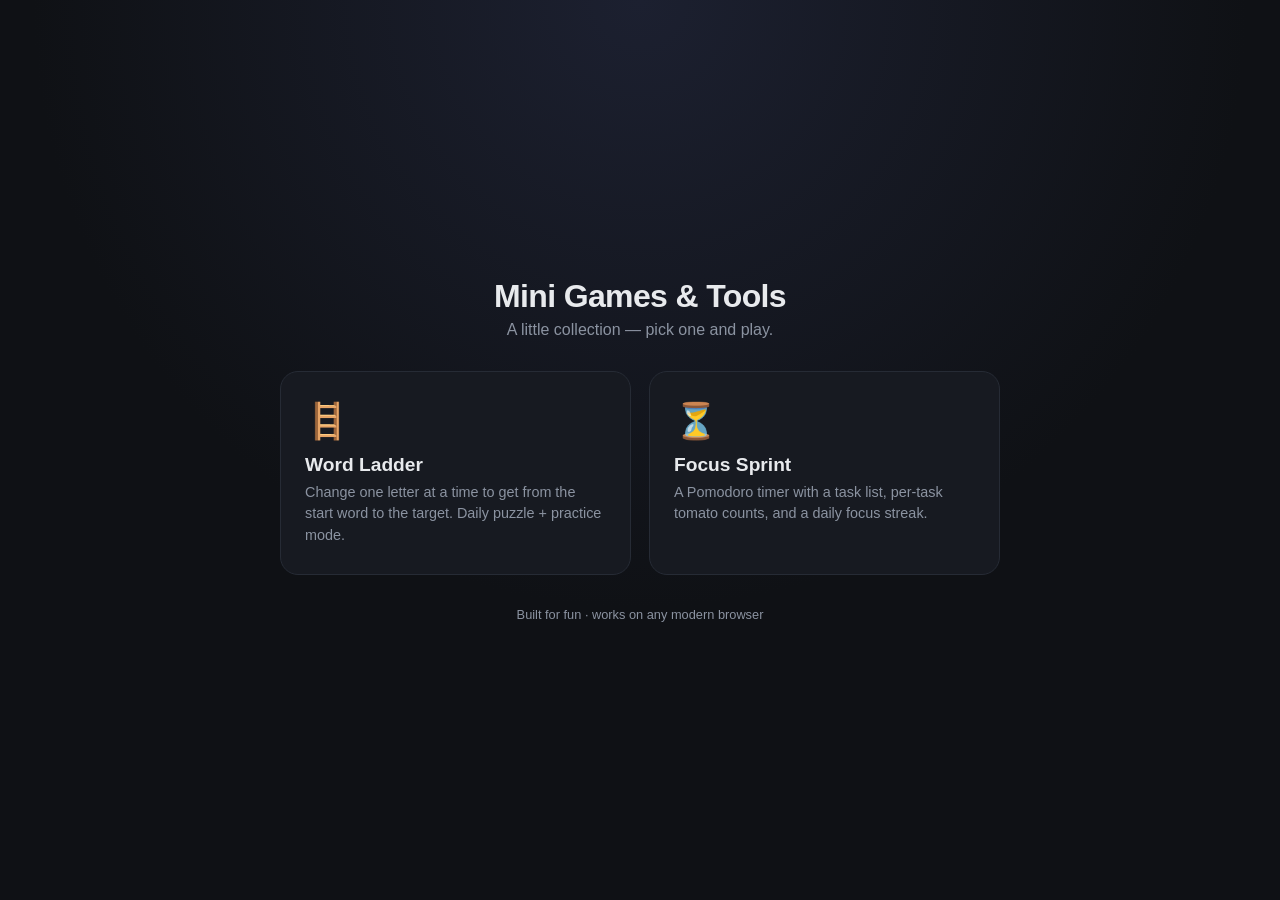
==== index.html @ 9a6d67ca "Add Word Ladder and Focus Sprint static site Co-Authored-By: Claude Opus 4.8 <noreply@anthropic.com>" ====
<!doctype html>
<html lang="en">
<head>
<meta charset="UTF-8" />
<meta name="viewport" content="width=device-width, initial-scale=1.0" />
<title>Mini Games & Tools</title>
<style>
  :root {
    --bg: #0f1115; --card: #171a21; --border: #262b35;
    --text: #e8eaed; --muted: #8b93a1; --accent: #6effa0; --accent2: #5ec9ff;
  }
  * { box-sizing: border-box; }
  body {
    margin: 0; min-height: 100vh;
    background: radial-gradient(circle at 50% 0%, #1c2030 0%, var(--bg) 55%);
    color: var(--text);
    font-family: -apple-system, BlinkMacSystemFont, "Segoe UI", sans-serif;
    display: flex; align-items: center; justify-content: center; padding: 24px;
  }
  .wrap { width: 100%; max-width: 720px; text-align: center; }
  h1 { font-size: 2rem; margin: 0 0 6px; letter-spacing: -0.02em; }
  .sub { color: var(--muted); margin-bottom: 32px; }
  .grid { display: grid; grid-template-columns: 1fr 1fr; gap: 18px; }
  @media (max-width: 560px) { .grid { grid-template-columns: 1fr; } }
  a.card {
    display: block; text-decoration: none; color: inherit;
    background: var(--card); border: 1px solid var(--border);
    border-radius: 18px; padding: 28px 24px; text-align: left;
    transition: border-color 0.15s ease, transform 0.1s ease;
  }
  a.card:hover { border-color: var(--accent); transform: translateY(-2px); }
  .emoji { font-size: 2.2rem; margin-bottom: 12px; }
  .card h2 { margin: 0 0 6px; font-size: 1.2rem; }
  .card p { margin: 0; color: var(--muted); font-size: 0.9rem; line-height: 1.5; }
  footer { margin-top: 32px; color: var(--muted); font-size: 0.8rem; }
</style>
</head>
<body>
  <div class="wrap">
    <h1>Mini Games &amp; Tools</h1>
    <div class="sub">A little collection — pick one and play.</div>
    <div class="grid">
      <a class="card" href="word-ladder/">
        <div class="emoji">🪜</div>
        <h2>Word Ladder</h2>
        <p>Change one letter at a time to get from the start word to the target. Daily puzzle + practice mode.</p>
      </a>
      <a class="card" href="focus-sprint/">
        <div class="emoji">⏳</div>
        <h2>Focus Sprint</h2>
        <p>A Pomodoro timer with a task list, per-task tomato counts, and a daily focus streak.</p>
      </a>
    </div>
    <footer>Built for fun · works on any modern browser</footer>
  </div>
</body>
</html>
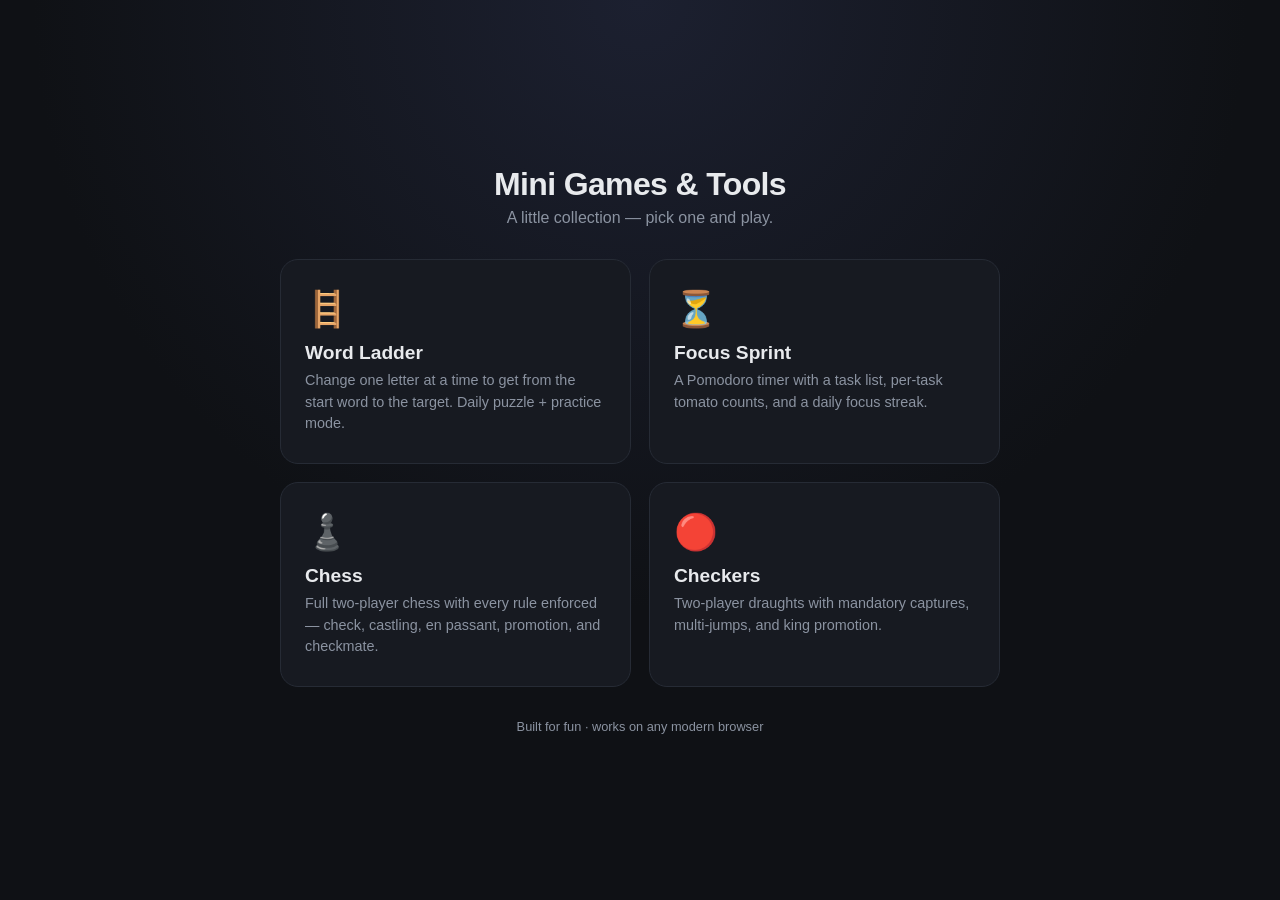
==== commit dbfbcaae: "Add Chess and Checkers games to the collection Chess: full legal-move engine (verified via perft to " ====
--- a/index.html
+++ b/index.html
@@ -50,6 +50,16 @@
         <h2>Focus Sprint</h2>
         <p>A Pomodoro timer with a task list, per-task tomato counts, and a daily focus streak.</p>
       </a>
+      <a class="card" href="chess/">
+        <div class="emoji">♟️</div>
+        <h2>Chess</h2>
+        <p>Full two-player chess with every rule enforced — check, castling, en passant, promotion, and checkmate.</p>
+      </a>
+      <a class="card" href="checkers/">
+        <div class="emoji">🔴</div>
+        <h2>Checkers</h2>
+        <p>Two-player draughts with mandatory captures, multi-jumps, and king promotion.</p>
+      </a>
     </div>
     <footer>Built for fun · works on any modern browser</footer>
   </div>
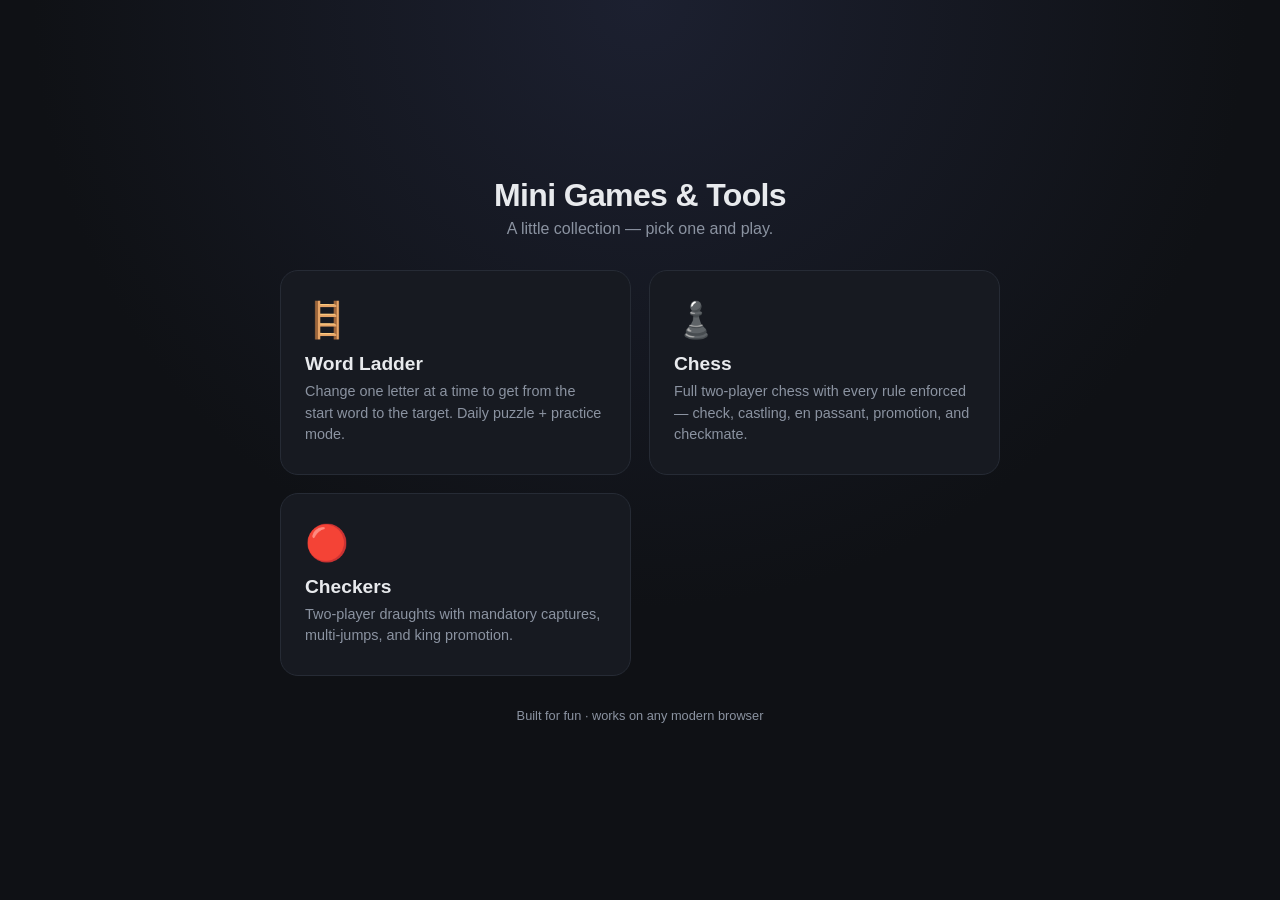
==== commit 856adb66: "Remove Focus Sprint; upgrade Word Ladder Word Ladder now has: undo (rolls back hints too), Wordle-st" ====
--- a/index.html
+++ b/index.html
@@ -45,11 +45,6 @@
         <h2>Word Ladder</h2>
         <p>Change one letter at a time to get from the start word to the target. Daily puzzle + practice mode.</p>
       </a>
-      <a class="card" href="focus-sprint/">
-        <div class="emoji">⏳</div>
-        <h2>Focus Sprint</h2>
-        <p>A Pomodoro timer with a task list, per-task tomato counts, and a daily focus streak.</p>
-      </a>
       <a class="card" href="chess/">
         <div class="emoji">♟️</div>
         <h2>Chess</h2>
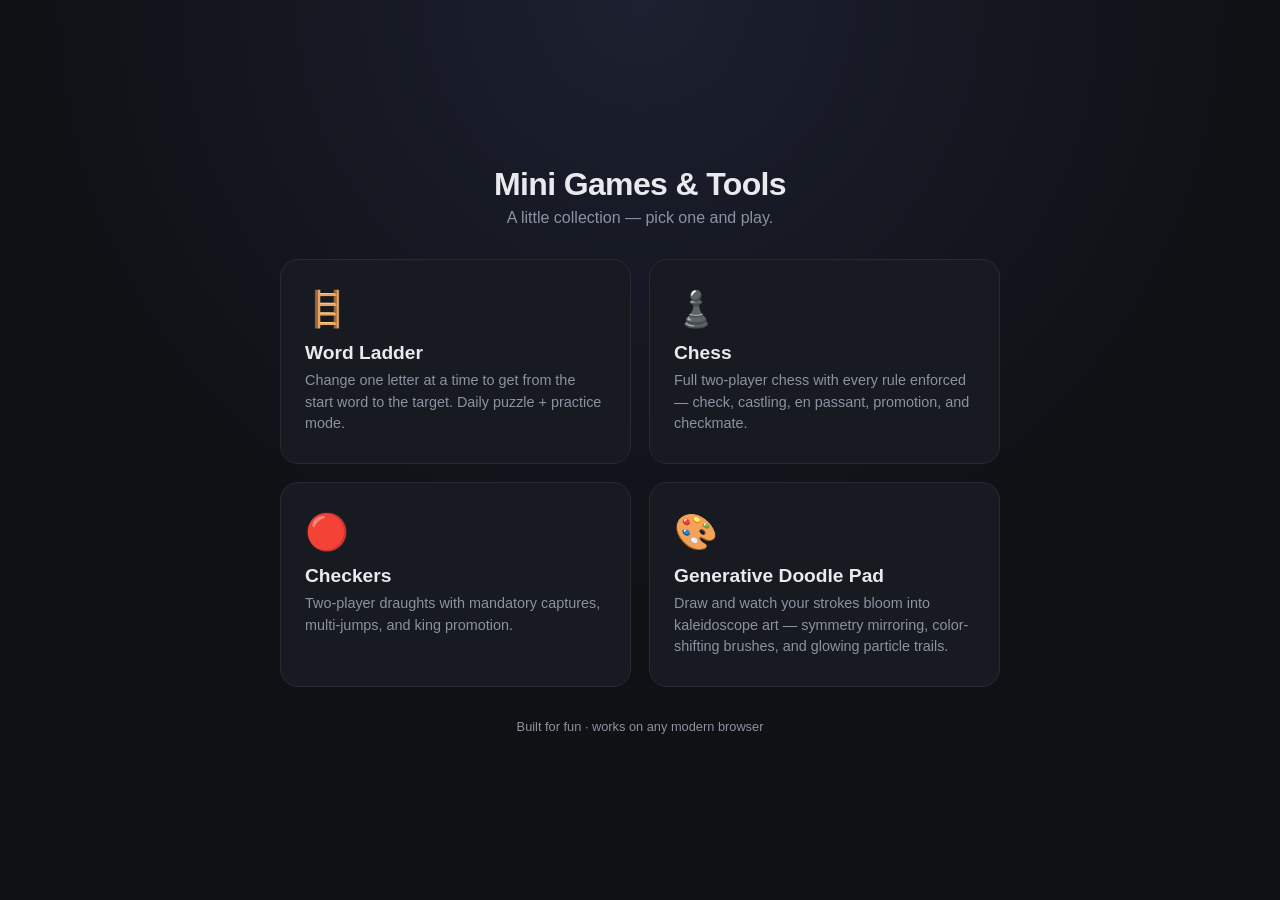
==== commit 597d2c20: "Add Generative Doodle Pad — kaleidoscope drawing toy Pure canvas creative toy: strokes are mirrored " ====
--- a/index.html
+++ b/index.html
@@ -55,6 +55,11 @@
         <h2>Checkers</h2>
         <p>Two-player draughts with mandatory captures, multi-jumps, and king promotion.</p>
       </a>
+      <a class="card" href="doodle/">
+        <div class="emoji">🎨</div>
+        <h2>Generative Doodle Pad</h2>
+        <p>Draw and watch your strokes bloom into kaleidoscope art — symmetry mirroring, color-shifting brushes, and glowing particle trails.</p>
+      </a>
     </div>
     <footer>Built for fun · works on any modern browser</footer>
   </div>
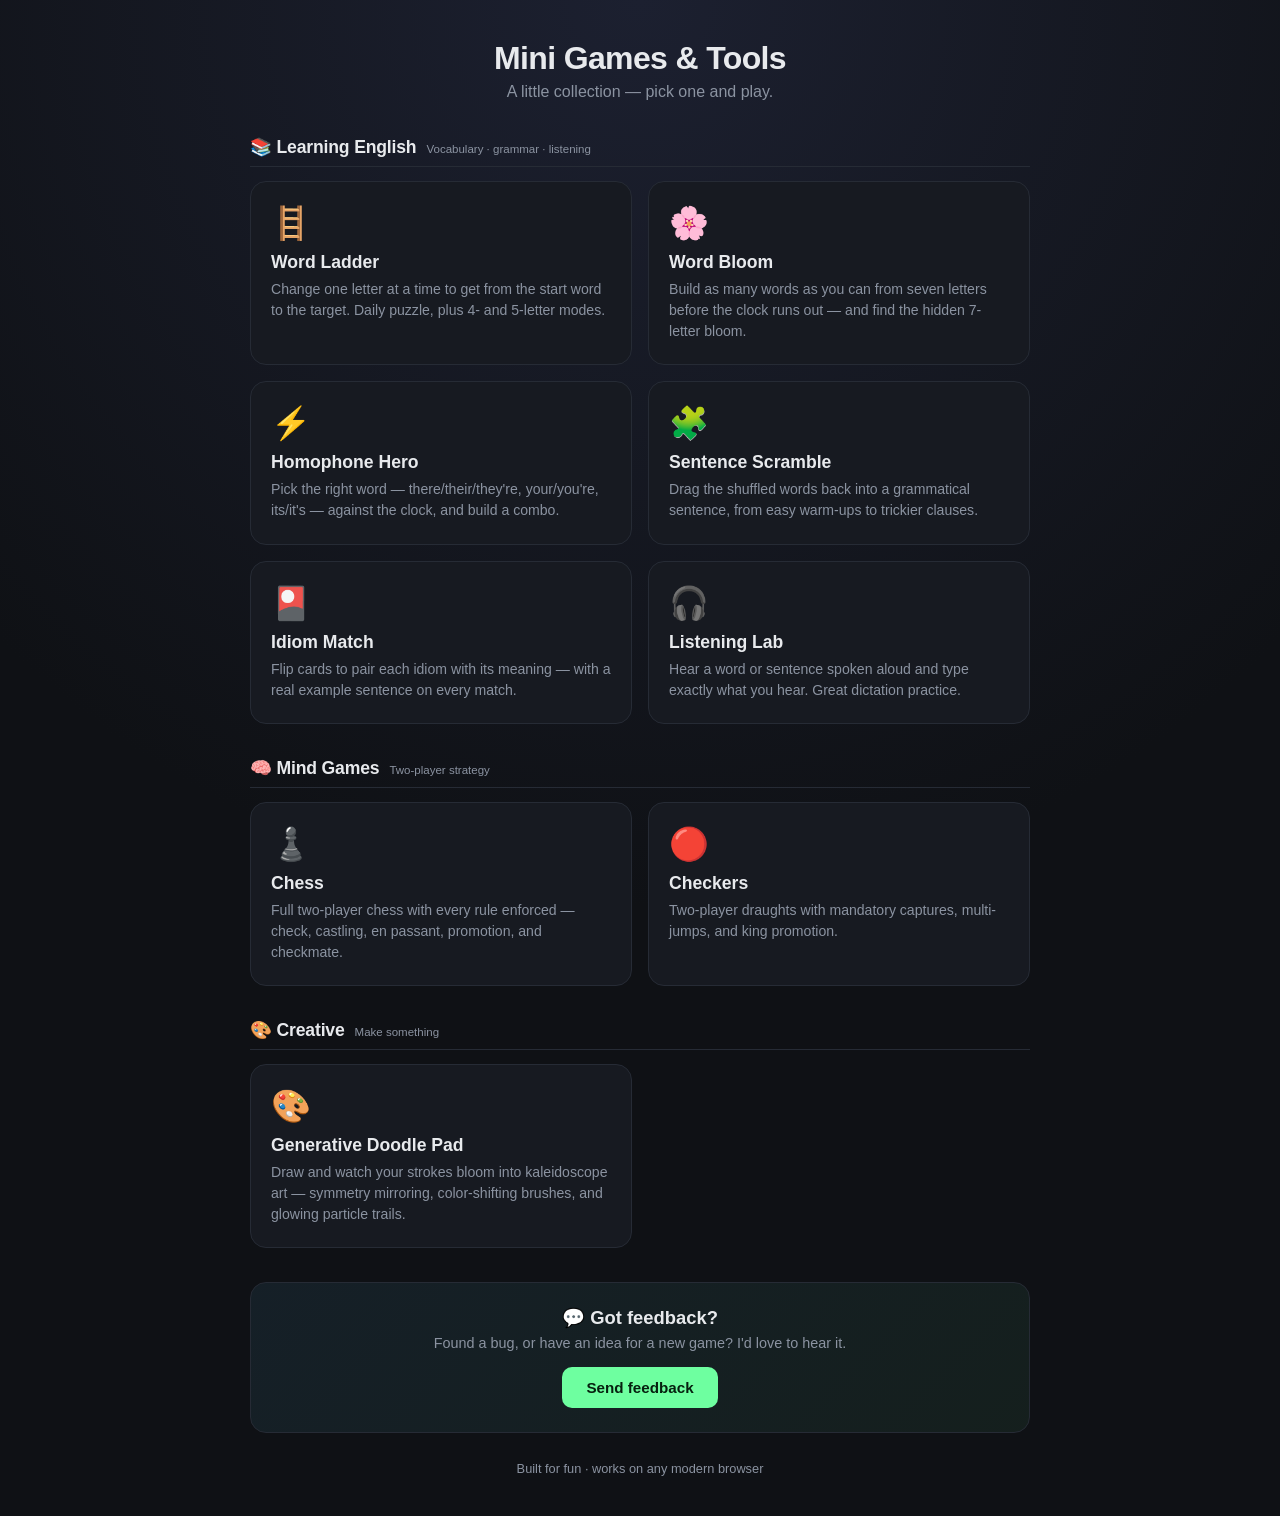
==== commit 8e9e33f5: "Add five English-learning games, section the homepage, add feedback link New games (all pure static " ====
--- a/index.html
+++ b/index.html
@@ -15,52 +15,127 @@
     background: radial-gradient(circle at 50% 0%, #1c2030 0%, var(--bg) 55%);
     color: var(--text);
     font-family: -apple-system, BlinkMacSystemFont, "Segoe UI", sans-serif;
-    display: flex; align-items: center; justify-content: center; padding: 24px;
+    display: flex; align-items: flex-start; justify-content: center; padding: 40px 24px;
   }
-  .wrap { width: 100%; max-width: 720px; text-align: center; }
+  .wrap { width: 100%; max-width: 780px; }
+  .head { text-align: center; margin-bottom: 36px; }
   h1 { font-size: 2rem; margin: 0 0 6px; letter-spacing: -0.02em; }
-  .sub { color: var(--muted); margin-bottom: 32px; }
-  .grid { display: grid; grid-template-columns: 1fr 1fr; gap: 18px; }
+  .sub { color: var(--muted); }
+
+  section { margin-bottom: 34px; }
+  .sec-head { display: flex; align-items: baseline; gap: 10px; margin-bottom: 14px; padding-bottom: 8px; border-bottom: 1px solid var(--border); }
+  .sec-head h2 { font-size: 1.1rem; margin: 0; letter-spacing: -0.01em; }
+  .sec-head .tag { font-size: 0.72rem; color: var(--muted); }
+
+  .grid { display: grid; grid-template-columns: 1fr 1fr; gap: 16px; }
   @media (max-width: 560px) { .grid { grid-template-columns: 1fr; } }
+
   a.card {
     display: block; text-decoration: none; color: inherit;
     background: var(--card); border: 1px solid var(--border);
-    border-radius: 18px; padding: 28px 24px; text-align: left;
+    border-radius: 16px; padding: 22px 20px; text-align: left;
     transition: border-color 0.15s ease, transform 0.1s ease;
   }
-  a.card:hover { border-color: var(--accent); transform: translateY(-2px); }
-  .emoji { font-size: 2.2rem; margin-bottom: 12px; }
-  .card h2 { margin: 0 0 6px; font-size: 1.2rem; }
-  .card p { margin: 0; color: var(--muted); font-size: 0.9rem; line-height: 1.5; }
-  footer { margin-top: 32px; color: var(--muted); font-size: 0.8rem; }
+  a.card:hover { border-color: var(--hue, var(--accent)); transform: translateY(-2px); }
+  .emoji { font-size: 2rem; margin-bottom: 10px; }
+  .card h3 { margin: 0 0 6px; font-size: 1.1rem; }
+  .card p { margin: 0; color: var(--muted); font-size: 0.88rem; line-height: 1.5; }
+
+  .feedback-card {
+    background: linear-gradient(135deg, rgba(94,201,255,0.08), rgba(110,255,160,0.06));
+    border: 1px solid var(--border); border-radius: 16px;
+    padding: 24px; text-align: center; margin-bottom: 28px;
+  }
+  .feedback-card h2 { margin: 0 0 6px; font-size: 1.15rem; }
+  .feedback-card p { margin: 0 0 16px; color: var(--muted); font-size: 0.9rem; }
+  .feedback-btn {
+    display: inline-block; text-decoration: none;
+    background: var(--accent); color: #06210f; font-weight: 700;
+    padding: 12px 24px; border-radius: 10px; font-size: 0.95rem;
+    transition: filter 0.15s, transform 0.08s;
+  }
+  .feedback-btn:hover { filter: brightness(1.08); }
+  .feedback-btn:active { transform: scale(0.97); }
+
+  footer { margin-top: 12px; color: var(--muted); font-size: 0.8rem; text-align: center; }
 </style>
 </head>
 <body>
   <div class="wrap">
-    <h1>Mini Games &amp; Tools</h1>
-    <div class="sub">A little collection — pick one and play.</div>
-    <div class="grid">
-      <a class="card" href="word-ladder/">
-        <div class="emoji">🪜</div>
-        <h2>Word Ladder</h2>
-        <p>Change one letter at a time to get from the start word to the target. Daily puzzle + practice mode.</p>
-      </a>
-      <a class="card" href="chess/">
-        <div class="emoji">♟️</div>
-        <h2>Chess</h2>
-        <p>Full two-player chess with every rule enforced — check, castling, en passant, promotion, and checkmate.</p>
-      </a>
-      <a class="card" href="checkers/">
-        <div class="emoji">🔴</div>
-        <h2>Checkers</h2>
-        <p>Two-player draughts with mandatory captures, multi-jumps, and king promotion.</p>
-      </a>
-      <a class="card" href="doodle/">
-        <div class="emoji">🎨</div>
-        <h2>Generative Doodle Pad</h2>
-        <p>Draw and watch your strokes bloom into kaleidoscope art — symmetry mirroring, color-shifting brushes, and glowing particle trails.</p>
-      </a>
+    <div class="head">
+      <h1>Mini Games &amp; Tools</h1>
+      <div class="sub">A little collection — pick one and play.</div>
     </div>
+
+    <section>
+      <div class="sec-head"><h2>📚 Learning English</h2><span class="tag">Vocabulary · grammar · listening</span></div>
+      <div class="grid">
+        <a class="card" href="word-ladder/" style="--hue:#6effa0">
+          <div class="emoji">🪜</div>
+          <h3>Word Ladder</h3>
+          <p>Change one letter at a time to get from the start word to the target. Daily puzzle, plus 4- and 5-letter modes.</p>
+        </a>
+        <a class="card" href="word-bloom/" style="--hue:#ffb347">
+          <div class="emoji">🌸</div>
+          <h3>Word Bloom</h3>
+          <p>Build as many words as you can from seven letters before the clock runs out — and find the hidden 7-letter bloom.</p>
+        </a>
+        <a class="card" href="homophone-hero/" style="--hue:#7c9bff">
+          <div class="emoji">⚡</div>
+          <h3>Homophone Hero</h3>
+          <p>Pick the right word — there/their/they're, your/you're, its/it's — against the clock, and build a combo.</p>
+        </a>
+        <a class="card" href="sentence-scramble/" style="--hue:#35d0a0">
+          <div class="emoji">🧩</div>
+          <h3>Sentence Scramble</h3>
+          <p>Drag the shuffled words back into a grammatical sentence, from easy warm-ups to trickier clauses.</p>
+        </a>
+        <a class="card" href="idiom-match/" style="--hue:#b18cff">
+          <div class="emoji">🎴</div>
+          <h3>Idiom Match</h3>
+          <p>Flip cards to pair each idiom with its meaning — with a real example sentence on every match.</p>
+        </a>
+        <a class="card" href="listening-lab/" style="--hue:#ff6fae">
+          <div class="emoji">🎧</div>
+          <h3>Listening Lab</h3>
+          <p>Hear a word or sentence spoken aloud and type exactly what you hear. Great dictation practice.</p>
+        </a>
+      </div>
+    </section>
+
+    <section>
+      <div class="sec-head"><h2>🧠 Mind Games</h2><span class="tag">Two-player strategy</span></div>
+      <div class="grid">
+        <a class="card" href="chess/" style="--hue:#5ec9ff">
+          <div class="emoji">♟️</div>
+          <h3>Chess</h3>
+          <p>Full two-player chess with every rule enforced — check, castling, en passant, promotion, and checkmate.</p>
+        </a>
+        <a class="card" href="checkers/" style="--hue:#ff6b5e">
+          <div class="emoji">🔴</div>
+          <h3>Checkers</h3>
+          <p>Two-player draughts with mandatory captures, multi-jumps, and king promotion.</p>
+        </a>
+      </div>
+    </section>
+
+    <section>
+      <div class="sec-head"><h2>🎨 Creative</h2><span class="tag">Make something</span></div>
+      <div class="grid">
+        <a class="card" href="doodle/" style="--hue:#6effa0">
+          <div class="emoji">🎨</div>
+          <h3>Generative Doodle Pad</h3>
+          <p>Draw and watch your strokes bloom into kaleidoscope art — symmetry mirroring, color-shifting brushes, and glowing particle trails.</p>
+        </a>
+      </div>
+    </section>
+
+    <div class="feedback-card">
+      <h2>💬 Got feedback?</h2>
+      <p>Found a bug, or have an idea for a new game? I'd love to hear it.</p>
+      <a class="feedback-btn" href="mailto:temur02.05.2004@gmail.com?subject=Mini%20Games%20feedback&body=Hi%20Temur%2C%0D%0A%0D%0AHere's%20my%20feedback%20on%20the%20games%3A%0D%0A%0D%0A(what%20I%20liked%20%2F%20what%20could%20be%20better%20%2F%20ideas)%0D%0A">Send feedback</a>
+    </div>
+
     <footer>Built for fun · works on any modern browser</footer>
   </div>
 </body>
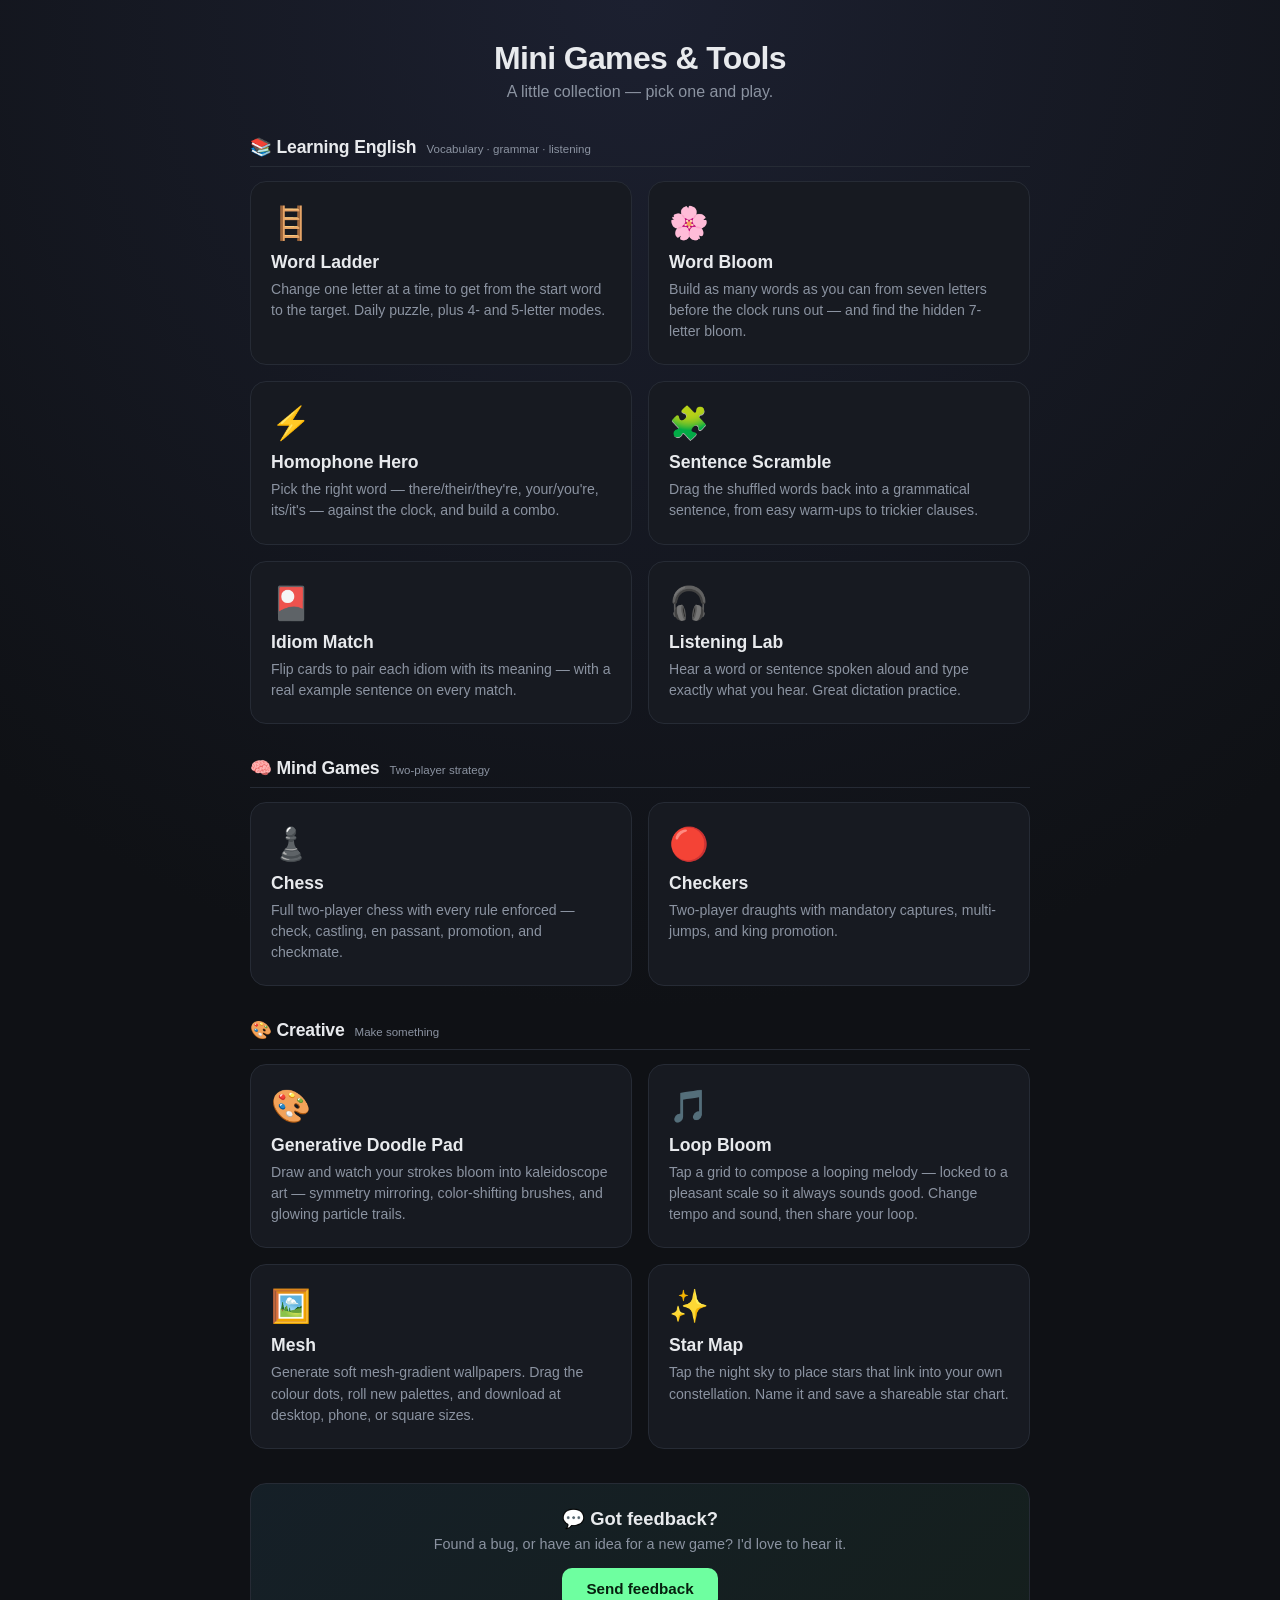
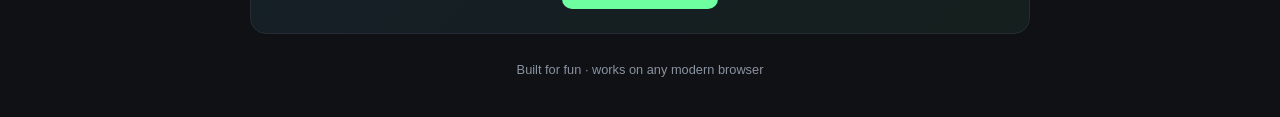
==== commit c5ee258c: "Add three Creative toys: Loop Bloom, Mesh, and Star Map - Loop Bloom: pentatonic tap-grid music sequ" ====
--- a/index.html
+++ b/index.html
@@ -127,6 +127,21 @@
           <h3>Generative Doodle Pad</h3>
           <p>Draw and watch your strokes bloom into kaleidoscope art — symmetry mirroring, color-shifting brushes, and glowing particle trails.</p>
         </a>
+        <a class="card" href="loop-bloom/" style="--hue:#ff79c6">
+          <div class="emoji">🎵</div>
+          <h3>Loop Bloom</h3>
+          <p>Tap a grid to compose a looping melody — locked to a pleasant scale so it always sounds good. Change tempo and sound, then share your loop.</p>
+        </a>
+        <a class="card" href="mesh/" style="--hue:#b6a2ff">
+          <div class="emoji">🖼️</div>
+          <h3>Mesh</h3>
+          <p>Generate soft mesh-gradient wallpapers. Drag the colour dots, roll new palettes, and download at desktop, phone, or square sizes.</p>
+        </a>
+        <a class="card" href="star-map/" style="--hue:#ffd479">
+          <div class="emoji">✨</div>
+          <h3>Star Map</h3>
+          <p>Tap the night sky to place stars that link into your own constellation. Name it and save a shareable star chart.</p>
+        </a>
       </div>
     </section>
 
